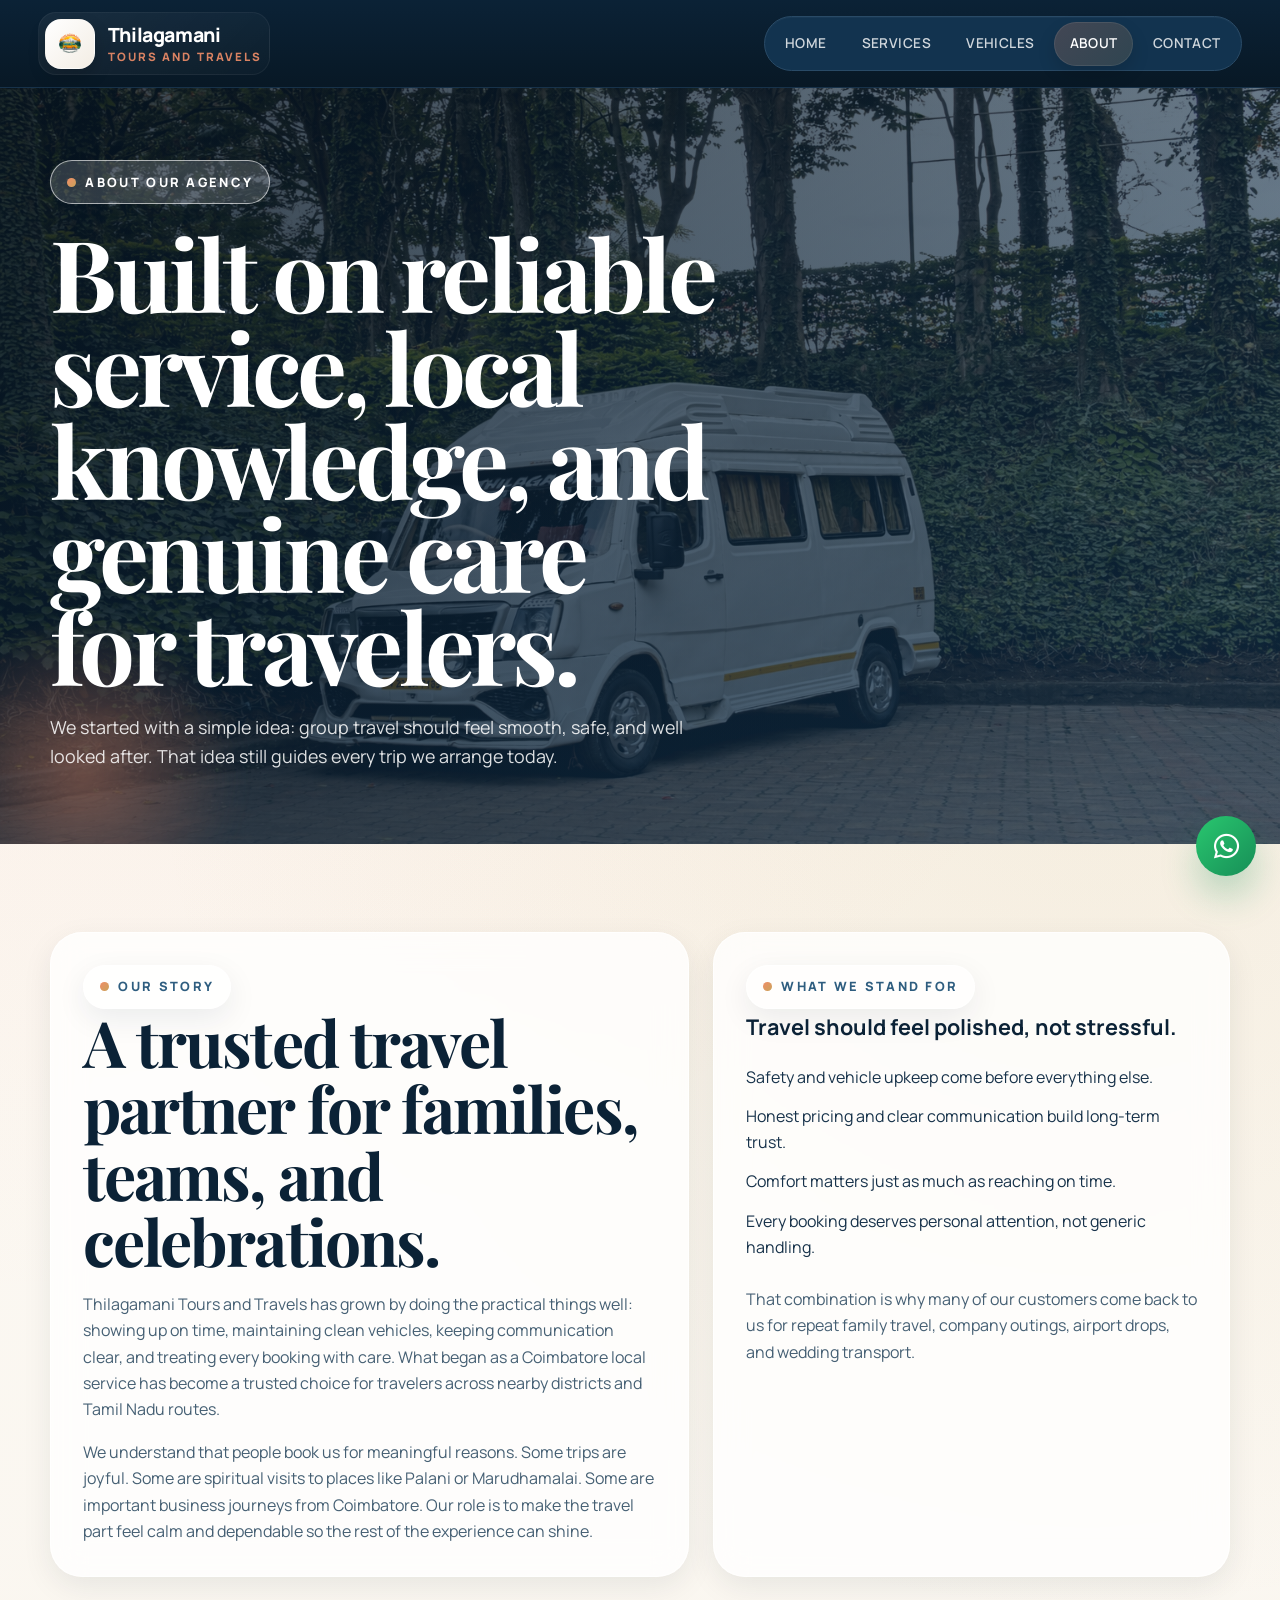
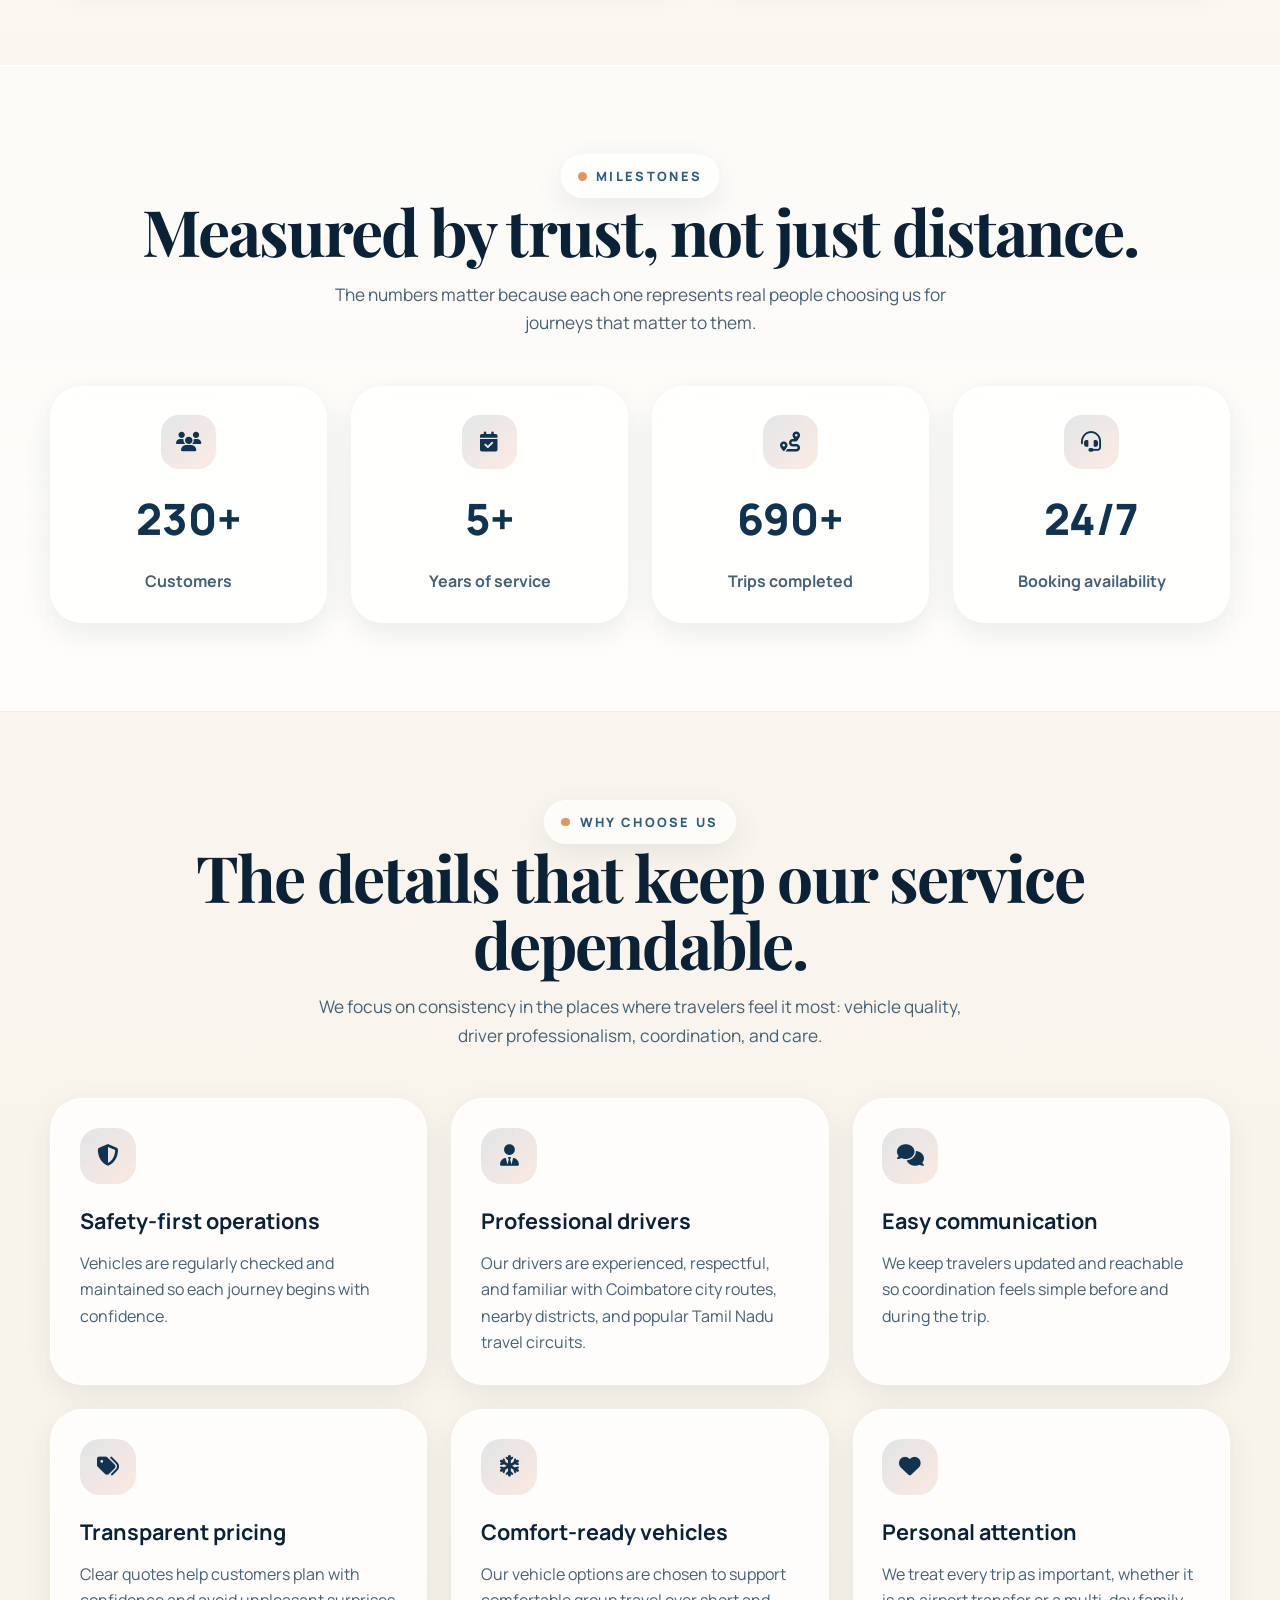
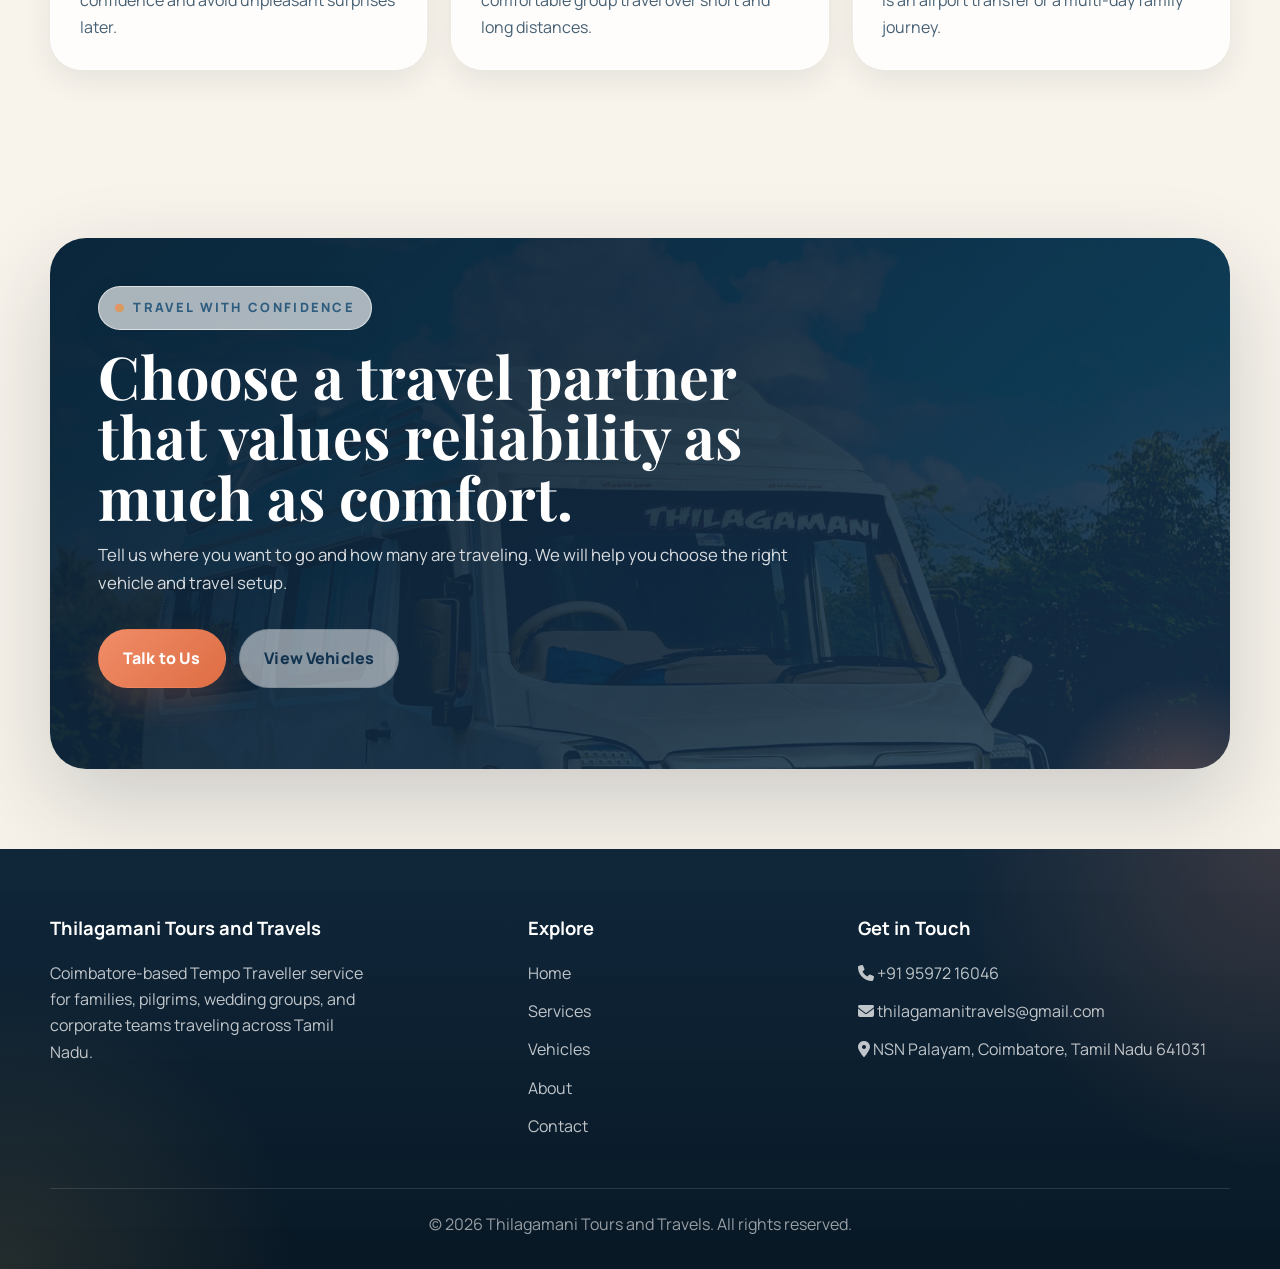
==== about.html @ 2d66dcc5 "Added initial changes" ====
<!DOCTYPE html>
<html lang="en">
<head>
    <meta charset="UTF-8">
    <meta name="viewport" content="width=device-width, initial-scale=1.0">
    <meta name="description" content="Learn about Thilagamani Tours and Travels, a trusted Coimbatore-based travels service offering Tempo Traveller rentals and group travel across Tamil Nadu.">
    <meta name="keywords" content="about Coimbatore travels service, Thilagamani Tours and Travels, Tempo Traveller provider Tamil Nadu">
    <title>About Us | Thilagamani Tours and Travels</title>
    <link rel="preconnect" href="https://fonts.googleapis.com">
    <link rel="preconnect" href="https://fonts.gstatic.com" crossorigin>
    <link href="https://fonts.googleapis.com/css2?family=Manrope:wght@400;500;600;700;800&family=Playfair+Display:wght@600;700;800&display=swap" rel="stylesheet">
    <link rel="stylesheet" href="https://cdnjs.cloudflare.com/ajax/libs/font-awesome/6.4.0/css/all.min.css">
    <link rel="stylesheet" href="css/style.css">
</head>
<body>
    <header>
        <div class="header-container">
            <a class="logo" href="index.html" aria-label="Thilagamani Tours and Travels Home">
                <img src="images/Logo-1.png" alt="Thilagamani Tours and Travels">
                <span class="logo-text">
                    <span class="logo-title">Thilagamani</span>
                    <span class="logo-subtitle">Tours and Travels</span>
                </span>
            </a>

            <button class="menu-toggle" aria-label="Toggle menu" aria-expanded="false">&#9776;</button>

            <nav>
                <ul>
                    <li><a href="index.html">Home</a></li>
                    <li><a href="services.html">Services</a></li>
                    <li><a href="fleet.html">Vehicles</a></li>
                    <li><a class="active" href="about.html">About</a></li>
                    <li><a href="contact.html">Contact</a></li>
                </ul>
            </nav>
        </div>
    </header>

    <section class="page-hero">
        <div class="container">
            <div class="page-hero-content reveal">
                <span class="eyebrow">About Our Agency</span>
                <h1>Built on reliable service, local knowledge, and genuine care for travelers.</h1>
                <p>We started with a simple idea: group travel should feel smooth, safe, and well looked after. That idea still guides every trip we arrange today.</p>
            </div>
        </div>
    </section>

    <section class="section">
        <div class="container">
            <div class="story-grid">
                <article class="story-card reveal">
                    <span class="eyebrow">Our Story</span>
                    <h2 class="section-title">A trusted travel partner for families, teams, and celebrations.</h2>
                    <p>Thilagamani Tours and Travels has grown by doing the practical things well: showing up on time, maintaining clean vehicles, keeping communication clear, and treating every booking with care. What began as a Coimbatore local service has become a trusted choice for travelers across nearby districts and Tamil Nadu routes.</p>
                    <p>We understand that people book us for meaningful reasons. Some trips are joyful. Some are spiritual visits to places like Palani or Marudhamalai. Some are important business journeys from Coimbatore. Our role is to make the travel part feel calm and dependable so the rest of the experience can shine.</p>
                </article>

                <article class="story-card reveal delay-1">
                    <span class="eyebrow">What We Stand For</span>
                    <h3>Travel should feel polished, not stressful.</h3>
                    <ul class="contact-bullets">
                        <li>Safety and vehicle upkeep come before everything else.</li>
                        <li>Honest pricing and clear communication build long-term trust.</li>
                        <li>Comfort matters just as much as reaching on time.</li>
                        <li>Every booking deserves personal attention, not generic handling.</li>
                    </ul>
                    <p>That combination is why many of our customers come back to us for repeat family travel, company outings, airport drops, and wedding transport.</p>
                </article>
            </div>
        </div>
    </section>

    <section class="section section-muted">
        <div class="container">
            <div class="section-heading">
                <span class="eyebrow">Milestones</span>
                <h2 class="section-title">Measured by trust, not just distance.</h2>
                <p class="section-subtitle">The numbers matter because each one represents real people choosing us for journeys that matter to them.</p>
            </div>

            <div class="stats-grid">
                <article class="stat-item reveal">
                    <span class="stat-icon"><i class="fas fa-users"></i></span>
                    <span class="number" data-count="250" data-suffix="+">250+</span>
                    <span class="label">Customers</span>
                </article>
                <article class="stat-item reveal delay-1">
                    <span class="stat-icon"><i class="fas fa-calendar-check"></i></span>
                    <span class="number">5+</span>
                    <span class="label">Years of service</span>
                </article>
                <article class="stat-item reveal delay-2">
                    <span class="stat-icon"><i class="fas fa-route"></i></span>
                    <span class="number" data-count="750" data-suffix="+">750+</span>
                    <span class="label">Trips completed</span>
                </article>
                <article class="stat-item reveal delay-3">
                    <span class="stat-icon"><i class="fas fa-headset"></i></span>
                    <span class="number">24/7</span>
                    <span class="label">Booking availability</span>
                </article>
            </div>
        </div>
    </section>

    <section class="section">
        <div class="container">
            <div class="section-heading">
                <span class="eyebrow">Why Choose Us</span>
                <h2 class="section-title">The details that keep our service dependable.</h2>
                <p class="section-subtitle">We focus on consistency in the places where travelers feel it most: vehicle quality, driver professionalism, coordination, and care.</p>
            </div>

            <div class="features-grid">
                <article class="feature-item reveal">
                    <div class="feature-icon"><i class="fas fa-shield-alt"></i></div>
                    <h3>Safety-first operations</h3>
                    <p>Vehicles are regularly checked and maintained so each journey begins with confidence.</p>
                </article>
                <article class="feature-item reveal delay-1">
                    <div class="feature-icon"><i class="fas fa-user-tie"></i></div>
                    <h3>Professional drivers</h3>
                    <p>Our drivers are experienced, respectful, and familiar with Coimbatore city routes, nearby districts, and popular Tamil Nadu travel circuits.</p>
                </article>
                <article class="feature-item reveal delay-2">
                    <div class="feature-icon"><i class="fas fa-comments"></i></div>
                    <h3>Easy communication</h3>
                    <p>We keep travelers updated and reachable so coordination feels simple before and during the trip.</p>
                </article>
                <article class="feature-item reveal">
                    <div class="feature-icon"><i class="fas fa-tags"></i></div>
                    <h3>Transparent pricing</h3>
                    <p>Clear quotes help customers plan with confidence and avoid unpleasant surprises later.</p>
                </article>
                <article class="feature-item reveal delay-1">
                    <div class="feature-icon"><i class="fas fa-snowflake"></i></div>
                    <h3>Comfort-ready vehicles</h3>
                    <p>Our vehicle options are chosen to support comfortable group travel over short and long distances.</p>
                </article>
                <article class="feature-item reveal delay-2">
                    <div class="feature-icon"><i class="fas fa-heart"></i></div>
                    <h3>Personal attention</h3>
                    <p>We treat every trip as important, whether it is an airport transfer or a multi-day family journey.</p>
                </article>
            </div>
        </div>
    </section>

    <section class="cta-banner">
        <div class="container">
            <div class="cta-shell">
                <div class="cta-content">
                    <span class="eyebrow">Travel With Confidence</span>
                    <h2>Choose a travel partner that values reliability as much as comfort.</h2>
                    <p>Tell us where you want to go and how many are traveling. We will help you choose the right vehicle and travel setup.</p>
                    <div class="hero-actions">
                        <a href="contact.html" class="btn btn-secondary">Talk to Us</a>
                        <a href="fleet.html" class="btn btn-outline">View Vehicles</a>
                    </div>
                </div>
            </div>
        </div>
    </section>

    <footer>
        <div class="footer-content">
            <div class="footer-section footer-brand">
                <h3>Thilagamani Tours and Travels</h3>
                <p>Coimbatore-based Tempo Traveller service for families, pilgrims, wedding groups, and corporate teams traveling across Tamil Nadu.</p>
            </div>
            <div class="footer-section">
                <h3>Explore</h3>
                <a href="index.html">Home</a>
                <a href="services.html">Services</a>
                <a href="fleet.html">Vehicles</a>
                <a href="about.html">About</a>
                <a href="contact.html">Contact</a>
            </div>
            <div class="footer-section">
                <h3>Get in Touch</h3>
                <p><i class="fas fa-phone"></i> +91 95972 16046</p>
                <p><i class="fas fa-envelope"></i> thilagamanitravels@gmail.com</p>
                <p><i class="fas fa-location-dot"></i> NSN Palayam, Coimbatore, Tamil Nadu 641031</p>
            </div>
        </div>

        <div class="footer-bottom">
            <p>&copy; 2026 Thilagamani Tours and Travels. All rights reserved.</p>
        </div>
    </footer>

    <a href="https://wa.me/919597216046?text=Hello%20Thilagamani%20Tours%20and%20Travels%2C%20I%20would%20like%20to%20enquire%20about%20a%20trip%20from%20Coimbatore.%0A%0ATrip%20details%3A%0A-%20Travel%20date%3A%0A-%20Pickup%20location%3A%0A-%20Destination%3A%0A-%20Number%20of%20passengers%3A%0A-%20Vehicle%20needed%3A%20Tempo%20Traveller%20%2F%20Dzire%0A-%20Trip%20type%3A%20One-way%20%2F%20Round%20trip%20%2F%20Multi-day%0A%0APlease%20share%20availability%20and%20price.%20Thank%20you." class="whatsapp-float" target="_blank" aria-label="Contact us on WhatsApp">
        <i class="fab fa-whatsapp"></i>
    </a>

    <script src="js/script.js"></script>
</body>
</html>
---- css/style.css ----
/* ============================================
   Thilagamani Tours and Travels
   Shared visual system
   ============================================ */

:root {
    --bg: #f6f1e8;
    --bg-soft: #fbf7f1;
    --surface: rgba(255, 255, 255, 0.78);
    --surface-strong: #fffdf9;
    --surface-tint: rgba(18, 51, 79, 0.06);
    --text-dark: #17324a;
    --text-medium: #466074;
    --text-light: #6e8494;
    --brand: #12334f;
    --brand-soft: #2e5d7f;
    --brand-deep: #0b2236;
    --accent: #f08d68;
    --accent-strong: #de6d43;
    --gold: #c9a35a;
    --line: rgba(18, 51, 79, 0.12);
    --line-strong: rgba(18, 51, 79, 0.2);
    --success: #1f8a70;
    --shadow-sm: 0 10px 30px rgba(14, 34, 53, 0.08);
    --shadow-md: 0 24px 60px rgba(14, 34, 53, 0.12);
    --shadow-lg: 0 34px 90px rgba(14, 34, 53, 0.18);
    --radius-sm: 14px;
    --radius-md: 22px;
    --radius-lg: 32px;
    --radius-pill: 999px;
    --container: 1180px;
    --transition: 0.32s ease;
    --heading-font: "Playfair Display", Georgia, serif;
    --body-font: "Manrope", "Segoe UI", sans-serif;
}

* {
    margin: 0;
    padding: 0;
    box-sizing: border-box;
}

html {
    scroll-behavior: smooth;
}

body {
    font-family: var(--body-font);
    color: var(--text-dark);
    background:
        radial-gradient(circle at top left, rgba(240, 141, 104, 0.14), transparent 28%),
        radial-gradient(circle at 85% 15%, rgba(201, 163, 90, 0.14), transparent 24%),
        linear-gradient(180deg, #fdfaf5 0%, var(--bg) 100%);
    line-height: 1.65;
    overflow-x: hidden;
}

body::before {
    content: "";
    position: fixed;
    inset: 0;
    background-image:
        linear-gradient(rgba(18, 51, 79, 0.025) 1px, transparent 1px),
        linear-gradient(90deg, rgba(18, 51, 79, 0.025) 1px, transparent 1px);
    background-size: 72px 72px;
    pointer-events: none;
    mask-image: linear-gradient(180deg, rgba(0, 0, 0, 0.7), transparent 85%);
    z-index: -2;
}

img {
    display: block;
    max-width: 100%;
    height: auto;
}

a {
    color: inherit;
    text-decoration: none;
    transition: color var(--transition), background-color var(--transition), border-color var(--transition), transform var(--transition), box-shadow var(--transition), opacity var(--transition);
}

button,
input,
textarea {
    font: inherit;
}

ul {
    list-style: none;
}

.container {
    width: min(calc(100% - 2rem), var(--container));
    margin: 0 auto;
}

.section {
    padding: 5.5rem 0;
    position: relative;
}

.section-muted {
    background: linear-gradient(180deg, rgba(255, 255, 255, 0.45), rgba(255, 255, 255, 0.78));
    border-top: 1px solid rgba(255, 255, 255, 0.65);
    border-bottom: 1px solid rgba(18, 51, 79, 0.06);
}

.section-title {
    font-family: var(--heading-font);
    font-size: clamp(2.3rem, 5vw, 4rem);
    line-height: 1.04;
    letter-spacing: -0.03em;
    margin-bottom: 1rem;
    color: var(--brand-deep);
}

.section-subtitle {
    max-width: 680px;
    color: var(--text-medium);
    font-size: 1.08rem;
    margin: 0 auto 3rem;
    text-align: center;
}

.section-heading {
    text-align: center;
    margin-bottom: 3rem;
}

.eyebrow {
    display: inline-flex;
    align-items: center;
    gap: 0.6rem;
    padding: 0.65rem 1rem;
    border-radius: var(--radius-pill);
    background: rgba(255, 255, 255, 0.65);
    border: 1px solid rgba(255, 255, 255, 0.6);
    color: var(--brand-soft);
    font-size: 0.8rem;
    font-weight: 800;
    letter-spacing: 0.18em;
    text-transform: uppercase;
    box-shadow: var(--shadow-sm);
}

.eyebrow::before {
    content: "";
    width: 0.55rem;
    height: 0.55rem;
    border-radius: 50%;
    background: linear-gradient(135deg, var(--accent), var(--gold));
}

header {
    position: sticky;
    top: 0;
    z-index: 1000;
    padding: 0;
    isolation: isolate;
    background: linear-gradient(180deg, #0b2236, #081825);
    border-bottom: 1px solid #17324a;
    box-shadow: 0 14px 28px rgba(8, 24, 37, 0.18);
}

.header-container {
    width: 100%;
    margin: 0 auto;
    min-height: 78px;
    padding: 0.75rem clamp(1rem, 3vw, 2.5rem);
    display: flex;
    align-items: center;
    justify-content: space-between;
    gap: 1.5rem;
    max-width: none;
    background: transparent;
    border: 0;
    box-shadow: none;
}

.logo {
    display: inline-flex;
    align-items: center;
    gap: 0.8rem;
    flex: 0 0 auto;
    min-width: 0;
    padding: 0.35rem 0.45rem 0.35rem 0.35rem;
    border-radius: 18px;
    background: linear-gradient(135deg, rgba(255, 255, 255, 0.06), rgba(255, 255, 255, 0.02));
    border: 1px solid rgba(255, 255, 255, 0.05);
}

.logo img {
    width: 50px;
    height: 50px;
    object-fit: contain;
    border-radius: 16px;
    padding: 0.28rem;
    background: linear-gradient(135deg, #ffffff, #f3ede4);
    border: 1px solid rgba(255, 255, 255, 0.24);
    box-shadow: 0 8px 18px rgba(0, 0, 0, 0.16);
}

.logo-text {
    display: flex;
    flex-direction: column;
    line-height: 1;
    gap: 0.18rem;
}

.logo-title {
    font-family: "Manrope", "Segoe UI", sans-serif;
    font-size: 1.22rem;
    color: #ffffff;
    letter-spacing: -0.02em;
    font-weight: 800;
}

.logo-subtitle {
    font-size: 0.72rem;
    letter-spacing: 0.18em;
    text-transform: uppercase;
    font-weight: 800;
    color: rgba(240, 141, 104, 0.9);
    padding-top: 4px;
}

nav {
    margin-left: auto;
    min-width: 0;
}

nav ul {
    display: flex;
    align-items: center;
    justify-content: flex-end;
    gap: 0.3rem;
    padding: 0.3rem;
    border-radius: calc(var(--radius-pill) + 2px);
    background: #12334f;
    border: 1px solid #294a66;
    box-shadow: inset 0 1px 0 rgba(255, 255, 255, 0.03);
    flex-wrap: wrap;
}

nav a {
    display: inline-flex;
    align-items: center;
    justify-content: center;
    padding: 0.68rem 0.95rem;
    border-radius: var(--radius-pill);
    color: rgba(255, 255, 255, 0.8);
    font-weight: 600;
    font-size: 0.85rem;
    letter-spacing: 0.03em;
    text-transform: uppercase;
}

nav a:hover,
nav a.active {
    color: #ffffff;
    background: linear-gradient(135deg, rgba(240, 141, 104, 0.22), rgba(201, 163, 90, 0.16));
    box-shadow:
        inset 0 0 0 1px rgba(255, 255, 255, 0.08),
        0 8px 18px rgba(0, 0, 0, 0.14);
}

.menu-toggle {
    display: none;
    width: 44px;
    height: 44px;
    border-radius: 50%;
    border: 1px solid #294a66;
    background: #12334f;
    color: #ffffff;
    font-size: 1.35rem;
    cursor: pointer;
    box-shadow: 0 8px 18px rgba(14, 34, 53, 0.06);
}

.btn {
    display: inline-flex;
    align-items: center;
    justify-content: center;
    gap: 0.55rem;
    padding: 0.95rem 1.5rem;
    border-radius: var(--radius-pill);
    font-weight: 800;
    letter-spacing: 0.01em;
    border: 1px solid transparent;
    cursor: pointer;
}

.btn:hover {
    transform: translateY(-2px);
}

.btn:disabled {
    opacity: 0.58;
    cursor: not-allowed;
    box-shadow: none;
    transform: none;
}

.btn-primary {
    color: #fff;
    background: linear-gradient(135deg, var(--brand) 0%, var(--brand-soft) 100%);
    box-shadow: 0 16px 32px rgba(18, 51, 79, 0.2);
    cursor: pointer;
}

.btn-primary:hover {
    box-shadow: 0 22px 42px rgba(18, 51, 79, 0.26);
}

.btn-primary:disabled {
    background: linear-gradient(135deg, rgba(18, 51, 79, 0.72), rgba(46, 93, 127, 0.72));
}

.btn-secondary {
    color: #fff;
    background: linear-gradient(135deg, var(--accent) 0%, var(--accent-strong) 100%);
    box-shadow: 0 16px 32px rgba(222, 109, 67, 0.22);
}

.btn-secondary:hover {
    box-shadow: 0 22px 42px rgba(222, 109, 67, 0.28);
}

.btn-outline {
    background: rgba(255, 255, 255, 0.5);
    border-color: rgba(18, 51, 79, 0.16);
    color: var(--brand);
}

.btn-outline:hover {
    background: rgba(255, 255, 255, 0.84);
    border-color: rgba(18, 51, 79, 0.28);
}

.hero,
.page-hero {
    position: relative;
    overflow: hidden;
}

.hero::before,
.page-hero::before {
    content: "";
    position: absolute;
    inset: 0;
    background:
        linear-gradient(120deg, rgba(7, 22, 36, 0.74), rgba(18, 51, 79, 0.38)),
        linear-gradient(180deg, rgba(18, 51, 79, 0.08), rgba(18, 51, 79, 0.45));
}

.hero::after,
.page-hero::after {
    content: "";
    position: absolute;
    inset: auto auto -12% -6%;
    width: 320px;
    height: 320px;
    border-radius: 50%;
    background: radial-gradient(circle, rgba(240, 141, 104, 0.4), transparent 70%);
    filter: blur(10px);
}

.hero {
    min-height: calc(100vh - 88px);
    display: flex;
    align-items: center;
    background:
        linear-gradient(120deg, rgba(7, 22, 36, 0.2), rgba(18, 51, 79, 0.2)),
        url("../images/IMG_1.png") center/cover no-repeat;
}

.hero .container,
.page-hero .container {
    position: relative;
    z-index: 1;
}

.hero-grid {
    display: grid;
    grid-template-columns: minmax(0, 1.1fr) minmax(320px, 0.65fr);
    gap: 2rem;
    align-items: center;
    padding: 4.5rem 0;
}

.hero-copy {
    color: #fff;
}

.hero-copy h1,
.page-hero h1 {
    font-family: var(--heading-font);
    font-size: clamp(3.3rem, 8vw, 6.2rem);
    line-height: 0.94;
    letter-spacing: -0.04em;
    margin: 1.4rem 0 1.25rem;
    text-wrap: balance;
}

.hero-copy p,
.page-hero p {
    max-width: 680px;
    font-size: 1.12rem;
    color: rgba(255, 255, 255, 0.86);
}

.hero-actions {
    display: flex;
    flex-wrap: wrap;
    gap: 0.85rem;
    margin: 2rem 0 2.1rem;
}

.hero-highlights {
    display: grid;
    grid-template-columns: repeat(3, minmax(0, 1fr));
    gap: 1rem;
}

.hero-highlight {
    padding: 1rem 1.1rem;
    border-radius: var(--radius-md);
    background: rgba(255, 255, 255, 0.1);
    border: 1px solid rgba(255, 255, 255, 0.16);
    backdrop-filter: blur(12px);
}

.hero-highlight strong {
    display: block;
    font-size: 1.35rem;
    font-weight: 800;
}

.hero-highlight span {
    display: block;
    font-size: 0.92rem;
    color: rgba(255, 255, 255, 0.8);
}

.hero-panel,
.glass-card {
    padding: 1.6rem;
    border-radius: var(--radius-lg);
    background: rgba(255, 255, 255, 0.12);
    border: 1px solid rgba(255, 255, 255, 0.2);
    box-shadow: var(--shadow-lg);
    backdrop-filter: blur(22px);
    color: #fff;
}

.hero-panel-top {
    display: flex;
    justify-content: space-between;
    gap: 1rem;
    margin-bottom: 1.5rem;
}

.hero-panel-label {
    font-size: 0.82rem;
    letter-spacing: 0.16em;
    text-transform: uppercase;
    color: rgba(255, 255, 255, 0.72);
}

.hero-panel h2 {
    font-size: 1.75rem;
    line-height: 1.15;
    margin-top: 0.45rem;
}

.hero-panel p {
    color: rgba(255, 255, 255, 0.8);
    font-size: 0.98rem;
}

.mini-badge {
    display: inline-flex;
    align-items: center;
    justify-content: center;
    min-width: 92px;
    padding: 0.75rem 0.9rem;
    border-radius: 18px;
    background: rgba(255, 255, 255, 0.12);
    text-align: center;
    font-size: 0.95rem;
    font-weight: 800;
}

.panel-stats {
    display: grid;
    gap: 0.9rem;
    margin: 1.4rem 0;
}

.panel-stat {
    display: grid;
    grid-template-columns: minmax(170px, 0.95fr) minmax(0, 1.05fr);
    align-items: center;
    gap: 1rem;
    padding: 1rem 1.1rem;
    border-radius: var(--radius-md);
    background: rgba(255, 255, 255, 0.1);
}

.panel-stat > div {
    min-width: 0;
}

.panel-stat strong {
    display: block;
    font-size: 1.35rem;
    line-height: 1.15;
}

.panel-stat span {
    color: rgba(255, 255, 255, 0.76);
    font-size: 0.92rem;
}

.panel-stat > span:last-child {
    display: block;
    min-width: 0;
    text-align: left;
}

.hero-list {
    display: grid;
    gap: 0.75rem;
}

.hero-list li {
    display: flex;
    align-items: center;
    gap: 0.7rem;
    color: rgba(255, 255, 255, 0.86);
}

.hero-list li::before,
.detail-list li::before,
.fleet-specs li::before,
.contact-bullets li::before {
    content: "";
    width: 0.7rem;
    height: 0.7rem;
    border-radius: 50%;
    background: linear-gradient(135deg, var(--accent), var(--gold));
    flex: 0 0 auto;
}

.page-hero {
    min-height: 56vh;
    display: flex;
    align-items: end;
    padding: 4.5rem 0;
    background:
        linear-gradient(120deg, rgba(7, 22, 36, 0.18), rgba(18, 51, 79, 0.24)),
        url("../images/IMG_2.png") center/cover no-repeat;
}

.page-hero .eyebrow {
    background: rgba(255, 255, 255, 0.16);
    color: #fff;
}

.page-hero-content {
    max-width: 760px;
    color: #fff;
}

.page-hero p {
    margin-top: 0.75rem;
}

.experience-strip {
    margin-top: -3rem;
    position: relative;
    z-index: 2;
}

.experience-grid,
.services-grid,
.fleet-grid,
.features-grid,
.testimonials-grid,
.stats-grid,
.service-detail-grid,
.fleet-collection,
.contact-pills {
    display: grid;
    gap: 1.5rem;
}

.experience-grid {
    grid-template-columns: repeat(4, minmax(0, 1fr));
}

.experience-card,
.service-card,
.fleet-card,
.feature-item,
.testimonial-card,
.stat-item,
.detail-card,
.vehicle-card,
.contact-pill,
.contact-form,
.contact-panel,
.story-card,
.map-container {
    background: var(--surface);
    border: 1px solid rgba(255, 255, 255, 0.72);
    border-radius: var(--radius-lg);
    box-shadow: var(--shadow-sm);
    backdrop-filter: blur(16px);
}

.experience-card {
    padding: 1.4rem;
}

.experience-card span {
    display: inline-flex;
    align-items: center;
    justify-content: center;
    width: 3rem;
    height: 3rem;
    border-radius: 18px;
    margin-bottom: 0.9rem;
    background: rgba(18, 51, 79, 0.08);
    color: var(--brand);
    font-size: 1.2rem;
}

.experience-card h3,
.service-card h3,
.fleet-card h3,
.feature-item h3,
.detail-card h3,
.vehicle-card h3,
.story-card h3 {
    font-size: 1.35rem;
    margin-bottom: 0.7rem;
    color: var(--brand-deep);
}

.experience-card p,
.service-card p,
.fleet-card p,
.feature-item p,
.testimonial-card p,
.detail-card p,
.vehicle-card p,
.story-card p,
.contact-panel p,
.contact-info-item p,
.map-card p {
    color: var(--text-medium);
}

.services-grid {
    grid-template-columns: repeat(4, minmax(0, 1fr));
    align-items: stretch;
}

.service-card,
.feature-item {
    padding: 1.8rem;
    position: relative;
    overflow: hidden;
}

.service-card {
    display: flex;
    flex-direction: column;
    gap: 0.9rem;
    min-height: 100%;
    background: linear-gradient(180deg, rgba(255, 255, 255, 0.94), rgba(255, 251, 246, 0.9));
    border: 1px solid rgba(18, 51, 79, 0.08);
    box-shadow: 0 20px 46px rgba(14, 34, 53, 0.08);
}

.service-card h3 {
    min-height: 2.6em;
    margin-bottom: 0;
    display: flex;
    align-items: end;
}

.service-card p {
    margin-bottom: 0;
    flex: 1;
    line-height: 1.7;
}

.service-card::after,
.feature-item::after,
.vehicle-card::after,
.detail-card::after {
    content: "";
    position: absolute;
    inset: auto 0 0;
    height: 4px;
    background: linear-gradient(90deg, var(--brand), var(--accent), var(--gold));
    opacity: 0;
    transition: opacity var(--transition);
}

.service-card:hover,
.fleet-card:hover,
.feature-item:hover,
.testimonial-card:hover,
.detail-card:hover,
.vehicle-card:hover,
.contact-pill:hover,
.story-card:hover,
.contact-form:hover,
.contact-panel:hover,
.map-container:hover {
    transform: translateY(-6px);
    box-shadow: var(--shadow-md);
}

.service-card:hover::after,
.feature-item:hover::after,
.vehicle-card:hover::after,
.detail-card:hover::after {
    opacity: 1;
}

.service-icon,
.feature-icon,
.detail-icon {
    display: inline-flex;
    align-items: center;
    justify-content: center;
    width: 3.5rem;
    height: 3.5rem;
    border-radius: 20px;
    background: linear-gradient(135deg, rgba(18, 51, 79, 0.12), rgba(240, 141, 104, 0.18));
    color: var(--brand);
    font-size: 1.35rem;
    margin-bottom: 1.2rem;
}

.card-link {
    display: inline-flex;
    align-items: center;
    gap: 0.4rem;
    margin-top: 1.1rem;
    color: var(--accent-strong);
    font-weight: 800;
}

.service-card .card-link {
    margin-top: auto;
    padding-top: 0.25rem;
}

.card-link:hover {
    gap: 0.65rem;
}

.fleet-grid {
    grid-template-columns: repeat(3, minmax(0, 1fr));
}

.fleet-collection {
    grid-template-columns: repeat(2, minmax(0, 1fr));
    align-items: stretch;
    gap: 1.25rem;
    max-width: 1040px;
    margin: 0 auto;
}

.fleet-card,
.vehicle-card {
    overflow: hidden;
}

.vehicle-card {
    display: grid;
    grid-template-rows: auto 1fr;
    height: 100%;
    position: relative;
    background: linear-gradient(180deg, #ffffff 0%, #fdfaf5 100%);
    border: 1px solid rgba(18, 51, 79, 0.08);
    border-radius: 24px;
    box-shadow: 0 14px 34px rgba(14, 34, 53, 0.08);
    transition: box-shadow 0.25s ease, border-color 0.25s ease;
}

.vehicle-card::before {
    content: "";
    position: absolute;
    inset: 0 0 auto 0;
    height: 4px;
    background: linear-gradient(90deg, #1f4d74, #2d6b98 60%, #f08d68);
}

.vehicle-card::after {
    content: none;
}

.fleet-card img,
.vehicle-card img,
.detail-media img {
    width: 100%;
    height: 260px;
    object-fit: cover;
}

.vehicle-media {
    position: relative;
    overflow: hidden;
    margin: 0;
    border-radius: 0;
    aspect-ratio: 16 / 9;
    background: linear-gradient(135deg, rgba(18, 51, 79, 0.06), rgba(240, 141, 104, 0.12));
    border-bottom: 1px solid rgba(18, 51, 79, 0.08);
}

.vehicle-media::after {
    content: "";
    position: absolute;
    inset: 0;
    background: linear-gradient(180deg, rgba(8, 24, 37, 0.04) 0%, rgba(8, 24, 37, 0.1) 55%, rgba(8, 24, 37, 0.26) 100%);
    pointer-events: none;
}

.vehicle-card img {
    width: 100%;
    height: 100%;
    transition: transform 0.28s ease;
}

.fleet-card-content,
.vehicle-content {
    padding: 1.6rem;
}

.vehicle-content {
    display: grid;
    grid-template-rows: auto auto 1fr auto;
    gap: 1rem;
    padding: 1.05rem 1rem 1.15rem;
    height: 100%;
}

.vehicle-kicker {
    font-size: 0.82rem;
    font-weight: 700;
    letter-spacing: 0.01em;
    text-transform: none;
    color: var(--text-light);
    line-height: 1.45;
    margin: 0;
}

.vehicle-header {
    display: grid;
    gap: 0.55rem;
    align-content: start;
    min-height: 108px;
    padding-bottom: 0.25rem;
}

.vehicle-header h3 {
    margin: 0;
    color: var(--brand-deep);
    font-size: 1.32rem;
    line-height: 1.14;
    letter-spacing: -0.01em;
    font-family: var(--body-font);
    font-weight: 800;
}

.vehicle-facts {
    display: grid;
    grid-template-columns: repeat(3, minmax(0, 1fr));
    gap: 0.55rem;
}

.vehicle-fact {
    padding: 0.68rem 0.55rem;
    border-radius: 14px;
    background: linear-gradient(180deg, #f3f7fb, #ebf1f6);
    border: 1px solid rgba(18, 51, 79, 0.08);
    text-align: center;
    box-shadow: inset 0 1px 0 rgba(255, 255, 255, 0.75);
}

.vehicle-fact strong {
    display: block;
    font-size: 0.92rem;
    font-weight: 800;
    color: var(--brand-deep);
}

.vehicle-fact span {
    display: block;
    margin-top: 0.2rem;
    font-size: 0.74rem;
    color: var(--text-medium);
}

.vehicle-card:hover {
    transform: translateY(0);
    border-color: rgba(18, 51, 79, 0.12);
    box-shadow: 0 20px 46px rgba(14, 34, 53, 0.11);
}

.vehicle-card:hover img {
    transform: scale(1.03);
}

.vehicle-specs-list {
    margin: 0;
    padding-top: 0.35rem;
    gap: 0.45rem;
    align-content: start;
}

.vehicle-specs-list li {
    padding: 0.34rem 0;
    border-bottom: 0;
    color: var(--text-medium);
    background: none;
    border: 0;
    border-radius: 0;
    min-height: auto;
    display: flex;
    align-items: center;
}

.vehicle-specs-list li::before {
    width: 0.54rem;
    height: 0.54rem;
}

.capacity-chip,
.price-chip,
.info-chip {
    display: inline-flex;
    align-items: center;
    gap: 0.45rem;
    padding: 0.38rem 0.66rem;
    border-radius: var(--radius-pill);
    background: rgba(18, 51, 79, 0.06);
    color: var(--brand);
    font-weight: 800;
    font-size: 0.77rem;
}

.fleet-meta {
    display: flex;
    flex-wrap: wrap;
    gap: 0.4rem;
    margin-bottom: 0.15rem;
}

.fleet-specs,
.detail-list,
.contact-bullets {
    display: grid;
    gap: 0.8rem;
    margin: 1.2rem 0 1.6rem;
}

/* Keep vehicle specs aligned and compact without inheriting generic fleet spacing */
.fleet-specs.vehicle-specs-list {
    margin: 0;
    gap: 0.45rem;
}

.fleet-specs.vehicle-specs-list li {
    display: grid;
    grid-template-columns: auto 1fr;
    align-items: start;
    column-gap: 0.55rem;
    line-height: 1.45;
    padding: 0.32rem 0;
    background: none;
    border: 0;
    min-height: auto;
}

.fleet-specs.vehicle-specs-list li::before {
    width: 0.52rem;
    height: 0.52rem;
    margin-top: 0.35rem;
}

.why-choose .features-grid,
.features-grid {
    grid-template-columns: repeat(3, minmax(0, 1fr));
}

.feature-item {
    text-align: left;
}

.testimonial-card {
    padding: 1.8rem;
}

.testimonials-grid {
    grid-template-columns: repeat(3, minmax(0, 1fr));
}

.stars {
    color: var(--gold);
    font-size: 1.1rem;
    letter-spacing: 0.2em;
    margin-bottom: 1rem;
}

.author {
    margin-top: 1.25rem;
    font-weight: 800;
    color: var(--brand);
}

.cta-banner {
    padding: 5rem 0;
}

.cta-shell {
    position: relative;
    overflow: hidden;
    padding: 3rem;
    border-radius: calc(var(--radius-lg) + 4px);
    color: #fff;
    background:
        linear-gradient(135deg, rgba(11, 34, 54, 0.96), rgba(18, 51, 79, 0.84)),
        url("../images/IMG_3584.JPG") center/cover no-repeat;
    box-shadow: var(--shadow-lg);
}

.cta-shell::before {
    content: "";
    position: absolute;
    inset: auto -8% -35% auto;
    width: 280px;
    height: 280px;
    border-radius: 50%;
    background: radial-gradient(circle, rgba(240, 141, 104, 0.32), transparent 70%);
}

.cta-content {
    position: relative;
    z-index: 1;
    max-width: 720px;
}

.cta-content h2 {
    font-family: var(--heading-font);
    font-size: clamp(2.1rem, 5vw, 3.7rem);
    line-height: 1.02;
    margin: 1rem 0 0.9rem;
}

.cta-content p {
    color: rgba(255, 255, 255, 0.84);
    margin-bottom: 1.8rem;
    font-size: 1.05rem;
}

.story-grid,
.contact-shell {
    display: grid;
    grid-template-columns: minmax(0, 1.05fr) minmax(320px, 0.85fr);
    gap: 1.5rem;
    align-items: stretch;
}

.story-card {
    padding: 2rem;
}

.story-card p + p {
    margin-top: 1rem;
}

.stats-grid {
    grid-template-columns: repeat(4, minmax(0, 1fr));
}

.stat-item {
    padding: 1.75rem 1.4rem;
    text-align: center;
    display: grid;
    gap: 0.85rem;
    justify-items: center;
}

.stat-icon {
    width: 3.4rem;
    height: 3.4rem;
    border-radius: 18px;
    display: inline-flex;
    align-items: center;
    justify-content: center;
    background: linear-gradient(135deg, rgba(18, 51, 79, 0.12), rgba(240, 141, 104, 0.18));
    color: var(--brand);
    font-size: 1.25rem;
}

.number {
    display: block;
    font-size: 2.7rem;
    font-weight: 900;
    color: var(--brand);
    margin-bottom: 0;
}

.label {
    color: var(--text-medium);
    font-weight: 700;
}

.service-detail-grid {
    grid-template-columns: repeat(2, minmax(0, 1fr));
    gap: 1.75rem;
}

.detail-card {
    overflow: hidden;
    min-height: 100%;
    display: flex;
    position: relative;
    background:
        radial-gradient(circle at top right, rgba(240, 141, 104, 0.14), transparent 32%),
        linear-gradient(180deg, rgba(255, 255, 255, 0.92), rgba(255, 251, 246, 0.88));
    border: 1px solid rgba(18, 51, 79, 0.08);
    box-shadow: 0 22px 50px rgba(14, 34, 53, 0.08);
}

.detail-card::before {
    content: "";
    position: absolute;
    inset: 0 auto 0 0;
    width: 5px;
    background: linear-gradient(180deg, var(--brand), var(--accent), var(--gold));
}

.detail-content {
    padding: 1.95rem 1.8rem 1.8rem 2rem;
    display: grid;
    gap: 1rem;
    align-content: start;
    width: 100%;
}

.detail-head {
    display: flex;
    align-items: start;
    justify-content: space-between;
    gap: 1rem;
    margin-bottom: 0.2rem;
}

.detail-head h3 {
    margin-bottom: 0;
}

.detail-head .info-chip {
    background: rgba(240, 141, 104, 0.14);
    color: var(--accent-strong);
}

.detail-kicker {
    font-size: 0.8rem;
    font-weight: 800;
    letter-spacing: 0.18em;
    text-transform: uppercase;
    color: var(--accent-strong);
    margin-bottom: 0.55rem;
}

.detail-actions {
    margin-top: auto;
    padding-top: 0.25rem;
}

.vehicle-card .vehicle-content {
    display: grid;
    gap: 1rem;
}

.vehicle-actions {
    display: flex;
    flex-wrap: wrap;
    gap: 0.8rem;
    margin-top: auto;
    padding-top: 0.25rem;
    align-items: center;
}

.vehicle-actions .btn {
    min-width: 0;
}

.vehicle-actions .btn-outline,
.vehicle-actions .btn-primary {
    min-width: 170px;
    justify-content: center;
}

.vehicle-actions .btn-primary {
    box-shadow: 0 10px 24px rgba(18, 51, 79, 0.16);
}

.vehicle-actions .btn-outline {
    background: #ffffff;
    border-color: rgba(18, 51, 79, 0.12);
    box-shadow: 0 8px 18px rgba(14, 34, 53, 0.06);
}

.contact-pills {
    grid-template-columns: repeat(3, minmax(0, 1fr));
    margin-bottom: 1.5rem;
}

.contact-pill {
    padding: 1.4rem;
    display: flex;
    gap: 1rem;
    align-items: start;
}

.contact-pill i,
.contact-info-item i {
    width: 2.8rem;
    height: 2.8rem;
    border-radius: 18px;
    display: inline-flex;
    align-items: center;
    justify-content: center;
    background: rgba(18, 51, 79, 0.08);
    color: var(--brand);
    flex: 0 0 auto;
}

.contact-form,
.contact-panel {
    padding: 1.65rem;
    height: 100%;
    display: flex;
    flex-direction: column;
}

.contact-form {
    gap: 0.85rem;
}

.contact-panel {
    padding: 1.5rem;
    gap: 0.4rem;
}

.contact-form h3,
.contact-panel h3 {
    font-size: 1.15rem;
    margin-bottom: 0.95rem;
    color: var(--brand-deep);
}

.contact-form > p,
.contact-panel > p {
    font-size: 0.88rem;
    line-height: 1.55;
}

#contactForm {
    display: flex;
    flex-direction: column;
    gap: 0.72rem;
    flex: 1;
}

.contact-panel .eyebrow {
    font-size: 0.66rem;
    letter-spacing: 0.18em;
    padding: 0.55rem 0.9rem;
    margin-bottom: 0.45rem;
}

.form-group + .form-group {
    margin-top: 0;
}

.form-group label {
    display: block;
    font-weight: 800;
    color: var(--brand);
    margin-bottom: 0.35rem;
    font-size: 0.84rem;
}

.form-group {
    display: grid;
    gap: 0.35rem;
}

.form-group input,
.form-group textarea {
    width: 100%;
    border-radius: 18px;
    border: 1px solid rgba(18, 51, 79, 0.14);
    background: rgba(255, 255, 255, 0.74);
    padding: 0.82rem 0.95rem;
    color: var(--text-dark);
    font-size: 0.92rem;
}

.form-group textarea {
    min-height: 128px;
    height: 150px;
    resize: none;
}

.contact-form .btn {
    margin-top: auto;
    width: auto;
    min-width: 180px;
    padding: 0.82rem 1.45rem;
    align-self: flex-start;
    transition: none;
    transform: none;
    animation: none;
}

.contact-form .btn:hover,
.contact-form .btn:focus-visible,
.contact-form .btn:active {
    transform: none;
    box-shadow: 0 16px 32px rgba(18, 51, 79, 0.2);
}

.form-group input:focus,
.form-group textarea:focus {
    outline: none;
    border-color: rgba(18, 51, 79, 0.35);
    box-shadow: 0 0 0 4px rgba(18, 51, 79, 0.08);
}

.form-group input.error,
.form-group textarea.error {
    border-color: rgba(222, 109, 67, 0.88);
    box-shadow: 0 0 0 4px rgba(222, 109, 67, 0.12);
}

.field-error {
    min-height: 1rem;
    margin: 0;
    font-size: 0.75rem;
    font-weight: 700;
    line-height: 1.35;
    color: var(--accent-strong);
}

.field-error:empty {
    min-height: 0;
}

.form-status {
    min-height: 1.1rem;
    margin: -0.1rem 0 0;
    font-size: 0.8rem;
    font-weight: 700;
    color: var(--accent-strong);
}

.form-status.success {
    color: var(--success);
}

.contact-info-list {
    display: grid;
    gap: 0.62rem;
    margin-top: 0.82rem;
}

.contact-info-item {
    display: flex;
    gap: 0.85rem;
    align-items: start;
    padding: 0.72rem 0.82rem;
    border-radius: var(--radius-md);
    background: rgba(18, 51, 79, 0.04);
}

.contact-info-item i {
    width: 2.2rem;
    height: 2.2rem;
    border-radius: 14px;
    font-size: 0.82rem;
}

.contact-info-item h4 {
    color: var(--brand-deep);
    margin-bottom: 0.12rem;
    font-size: 0.9rem;
}

.contact-info-item p {
    font-size: 0.8rem;
    line-height: 1.45;
}

.contact-highlight {
    margin-top: 0.8rem;
    padding: 0.82rem;
    border-radius: 18px;
    background: linear-gradient(135deg, rgba(11, 34, 54, 0.96), rgba(25, 66, 98, 0.94));
    border: 1px solid rgba(255, 255, 255, 0.08);
    box-shadow: 0 18px 36px rgba(14, 34, 53, 0.16);
}

.contact-highlight-head {
    display: flex;
    align-items: center;
    gap: 0.6rem;
    margin-bottom: 0.68rem;
}

.contact-highlight-icon {
    width: 2rem;
    height: 2rem;
    border-radius: 12px;
    display: inline-flex;
    align-items: center;
    justify-content: center;
    background: linear-gradient(135deg, rgba(240, 141, 104, 0.95), rgba(201, 163, 90, 0.95));
    color: #0b2236;
    font-size: 0.78rem;
}

.contact-highlight h4 {
    margin: 0;
    color: #ffffff;
    font-size: 0.88rem;
    letter-spacing: 0.02em;
}

.contact-highlight .contact-bullets {
    margin: 0;
    gap: 0.5rem;
}

.contact-highlight .contact-bullets li {
    padding: 0.64rem 0.74rem;
    border-radius: 12px;
    background: rgba(255, 255, 255, 0.1);
    border: 1px solid rgba(255, 255, 255, 0.08);
    color: rgba(255, 255, 255, 0.92);
    display: grid;
    grid-template-columns: auto 1fr;
    align-items: start;
    column-gap: 0.52rem;
    line-height: 1.38;
    font-size: 0.78rem;
}

.contact-highlight .contact-bullets li::before {
    width: 0.58rem;
    height: 0.58rem;
    margin-top: 0.42rem;
    background: linear-gradient(135deg, #f6b37f, #ffd58a);
}

.map-container {
    overflow: hidden;
    margin-top: 1.5rem;
}

.map-container iframe {
    width: 100%;
    height: 420px;
    border: 0;
    display: block;
}

footer {
    padding: 4rem 0 2rem;
    background: linear-gradient(180deg, rgba(11, 34, 54, 0.98), rgba(8, 24, 37, 1));
    color: rgba(255, 255, 255, 0.8);
    position: relative;
    overflow: hidden;
}

footer::before {
    content: "";
    position: absolute;
    inset: 0;
    background:
        radial-gradient(circle at top right, rgba(240, 141, 104, 0.18), transparent 24%),
        radial-gradient(circle at bottom left, rgba(201, 163, 90, 0.14), transparent 22%);
    pointer-events: none;
}

.footer-content {
    position: relative;
    z-index: 1;
    width: min(calc(100% - 2rem), var(--container));
    margin: 0 auto;
    display: grid;
    grid-template-columns: 1.2fr 0.8fr 1fr;
    gap: 2rem;
}

.footer-section h3 {
    color: #fff;
    font-size: 1.15rem;
    margin-bottom: 1rem;
}

.footer-section p,
.footer-section a {
    color: rgba(255, 255, 255, 0.74);
    display: block;
    margin-bottom: 0.75rem;
}

.footer-section a:hover {
    color: #fff;
}

.footer-brand {
    max-width: 320px;
}

.footer-bottom {
    position: relative;
    z-index: 1;
    width: min(calc(100% - 2rem), var(--container));
    margin: 2.25rem auto 0;
    padding-top: 1.4rem;
    border-top: 1px solid rgba(255, 255, 255, 0.12);
    color: rgba(255, 255, 255, 0.58);
    text-align: center;
}

.whatsapp-float {
    position: fixed;
    right: 24px;
    bottom: 24px;
    width: 60px;
    height: 60px;
    border-radius: 50%;
    display: inline-flex;
    align-items: center;
    justify-content: center;
    color: #fff;
    background: linear-gradient(135deg, #29c76f, #178e57);
    box-shadow: 0 20px 36px rgba(23, 142, 87, 0.28);
    font-size: 1.8rem;
    z-index: 999;
}

.whatsapp-float:hover {
    transform: translateY(-4px) scale(1.03);
}

.reveal {
    animation: riseIn 0.8s ease both;
}

.delay-1 {
    animation-delay: 0.08s;
}

.delay-2 {
    animation-delay: 0.16s;
}

.delay-3 {
    animation-delay: 0.24s;
}

.delay-4 {
    animation-delay: 0.32s;
}

@keyframes riseIn {
    from {
        opacity: 0;
        transform: translateY(28px);
    }

    to {
        opacity: 1;
        transform: translateY(0);
    }
}

@media (max-width: 1080px) {
    .hero-grid,
    .story-grid,
    .contact-shell,
    .footer-content {
        grid-template-columns: 1fr;
    }

    .experience-grid,
    .services-grid,
    .fleet-grid,
    .fleet-collection,
    .features-grid,
    .testimonials-grid,
    .stats-grid,
    .contact-pills {
        grid-template-columns: repeat(2, minmax(0, 1fr));
    }

    .service-detail-grid {
        grid-template-columns: 1fr;
    }

    .page-hero {
        min-height: 48vh;
        padding: 4rem 0;
    }

    .hero-panel {
        max-width: 560px;
    }

    .footer-brand {
        max-width: none;
    }
}

@media (max-width: 980px) {
    .header-container {
        min-height: 72px;
        padding: 0.7rem 1rem;
        gap: 1rem;
    }

    .logo {
        gap: 0.65rem;
        padding: 0.3rem 0.35rem 0.3rem 0.3rem;
    }

    .logo img {
        width: 46px;
        height: 46px;
    }

    .logo-title {
        font-size: 1.08rem;
    }

    .logo-subtitle {
        font-size: 0.66rem;
        letter-spacing: 0.14em;
    }

    .menu-toggle {
        display: inline-flex;
        align-items: center;
        justify-content: center;
    }

    nav {
        position: absolute;
        top: calc(100% + 0.35rem);
        left: 0.75rem;
        right: 0.75rem;
        opacity: 0;
        visibility: hidden;
        transform: translateY(-10px);
        transition: opacity var(--transition), visibility var(--transition), transform var(--transition);
    }

    nav.active {
        opacity: 1;
        visibility: visible;
        transform: translateY(0);
    }

    nav ul {
        flex-direction: column;
        align-items: stretch;
        justify-content: flex-start;
        gap: 0.35rem;
        padding: 0.75rem;
        border-radius: 24px;
        background: linear-gradient(180deg, #0b2236, #081825);
        border: 1px solid #17324a;
        box-shadow: 0 24px 48px rgba(8, 24, 37, 0.24);
    }

    nav a {
        justify-content: flex-start;
        width: 100%;
        color: rgba(255, 255, 255, 0.82);
    }

    .hero {
        min-height: auto;
    }

    .hero-grid,
    .page-hero {
        padding-top: 3.5rem;
    }

    .hero-panel-top,
    .detail-head {
        flex-direction: column;
        align-items: flex-start;
    }

    .hero-highlights,
    .experience-grid,
    .services-grid,
    .fleet-grid,
    .fleet-collection,
    .features-grid,
    .testimonials-grid,
    .stats-grid,
    .contact-pills {
        grid-template-columns: 1fr;
    }

    .hero-copy h1,
    .page-hero h1 {
        font-size: clamp(2.6rem, 13vw, 4.2rem);
    }

    .hero-actions {
        flex-direction: column;
        align-items: stretch;
    }

    .btn {
        width: 100%;
    }

    .hero-highlights {
        grid-template-columns: repeat(2, minmax(0, 1fr));
    }

    .hero-panel,
    .page-hero-content {
        max-width: none;
    }

    .cta-shell,
    .service-card,
    .feature-item,
    .detail-content,
    .contact-form,
    .contact-panel,
    .story-card,
    .testimonial-card,
    .experience-card,
    .fleet-card-content,
    .vehicle-content {
        padding: 1.35rem;
    }

    .fleet-card img,
    .detail-media img {
        height: 220px;
    }

    .vehicle-media {
        aspect-ratio: 16 / 10;
    }

    .vehicle-header {
        min-height: auto;
    }

    .vehicle-summary {
        min-height: auto;
    }

    .vehicle-facts {
        grid-template-columns: 1fr;
    }

    .vehicle-actions .btn-outline,
    .vehicle-actions .btn-primary {
        min-width: 0;
    }

    .map-container iframe {
        height: 340px;
    }

    .whatsapp-float {
        width: 54px;
        height: 54px;
        right: 18px;
        bottom: 18px;
        font-size: 1.55rem;
    }
}

@media (max-width: 720px) {
    .section {
        padding: 4.5rem 0;
    }

    .section-heading {
        margin-bottom: 2.3rem;
    }

    .section-title {
        font-size: clamp(2rem, 9vw, 3rem);
    }

    .section-subtitle {
        margin-bottom: 2.3rem;
        font-size: 1rem;
    }

    .hero-grid,
    .page-hero {
        padding-top: 3rem;
    }

    .hero-copy h1,
    .page-hero h1 {
        font-size: clamp(2.3rem, 11vw, 3.5rem);
    }

    .hero-copy p,
    .page-hero p {
        font-size: 1rem;
    }

    .hero-highlights {
        grid-template-columns: 1fr;
    }

    .panel-stat {
        grid-template-columns: 1fr;
        align-items: start;
        gap: 0.45rem;
        padding: 0.85rem 0.95rem;
    }

    .panel-stat strong {
        font-size: 1.15rem;
    }

    .cta-content h2 {
        font-size: clamp(1.9rem, 8vw, 2.7rem);
    }

    .cta-content p {
        font-size: 0.98rem;
    }

    .fleet-meta {
        gap: 0.35rem;
    }

    .vehicle-actions {
        gap: 0.65rem;
    }

    .vehicle-actions .btn,
    .hero-actions .btn {
        width: 100%;
    }

    .contact-pills {
        gap: 1rem;
    }

    .contact-pill,
    .contact-form,
    .contact-panel,
    .story-card {
        padding: 1.2rem;
    }

    .contact-shell,
    .story-grid {
        gap: 1rem;
    }

    .contact-highlight .contact-bullets li {
        font-size: 0.8rem;
    }

    .map-container iframe {
        height: 300px;
    }

    .footer-content {
        gap: 1.4rem;
    }
}

@media (max-width: 560px) {
    .container,
    .header-container,
    .footer-content,
    .footer-bottom {
        width: min(calc(100% - 1rem), var(--container));
    }

    .section {
        padding: 4rem 0;
    }

    .header-container {
        min-height: 66px;
        padding: 0.6rem 0.8rem;
    }

    .logo {
        gap: 0.55rem;
        padding-right: 0.1rem;
    }

    .logo img {
        width: 42px;
        height: 42px;
        border-radius: 14px;
    }

    nav {
        left: 0.5rem;
        right: 0.5rem;
    }

    nav ul {
        padding: 0.65rem;
        border-radius: 20px;
    }

    .logo-title {
        font-size: 0.98rem;
    }

    .logo-subtitle {
        font-size: 0.58rem;
        letter-spacing: 0.1em;
    }

    .menu-toggle {
        width: 42px;
        height: 42px;
        font-size: 1.2rem;
    }

    .btn {
        padding: 0.88rem 1.15rem;
        font-size: 0.95rem;
    }

    .eyebrow {
        padding: 0.55rem 0.82rem;
        font-size: 0.68rem;
        letter-spacing: 0.14em;
    }

    .hero-copy h1,
    .page-hero h1 {
        line-height: 0.98;
    }

    .hero-actions {
        margin: 1.5rem 0 1.65rem;
    }

    .hero-copy p,
    .page-hero p,
    .section-subtitle,
    .cta-content p {
        font-size: 1rem;
    }

    .hero-panel,
    .glass-card,
    .cta-shell,
    .vehicle-content,
    .detail-content,
    .contact-form,
    .contact-panel,
    .story-card,
    .service-card,
    .feature-item,
    .testimonial-card,
    .experience-card,
    .stat-item {
        padding: 1.05rem;
    }

    .experience-card h3,
    .service-card h3,
    .fleet-card h3,
    .feature-item h3,
    .detail-card h3,
    .vehicle-card h3,
    .story-card h3 {
        font-size: 1.18rem;
    }

    .vehicle-media {
        aspect-ratio: 16 / 11;
    }

    .vehicle-card img,
    .detail-media img,
    .fleet-card img {
        height: 220px;
    }

    .map-container {
        margin-top: 1rem;
    }

    .map-container iframe {
        height: 260px;
    }

    .footer-section h3 {
        font-size: 1.02rem;
        margin-bottom: 0.8rem;
    }

    .footer-section p,
    .footer-section a {
        margin-bottom: 0.6rem;
    }
}

@media (max-width: 420px) {
    .logo-subtitle {
        display: none;
    }

    .logo-title {
        font-size: 0.92rem;
    }

    .hero-copy h1,
    .page-hero h1 {
        font-size: clamp(2rem, 10vw, 2.7rem);
    }

    .hero-panel h2,
    .cta-content h2 {
        font-size: clamp(1.65rem, 8vw, 2.2rem);
    }

    .contact-highlight .contact-bullets li {
        grid-template-columns: 1fr;
        row-gap: 0.3rem;
    }

    .contact-highlight .contact-bullets li::before {
        margin-top: 0;
    }

    .contact-info-item {
        gap: 0.55rem;
    }
}

@media (prefers-reduced-motion: reduce) {
    html {
        scroll-behavior: auto;
    }

    *,
    *::before,
    *::after {
        animation: none !important;
        transition: none !important;
    }
}
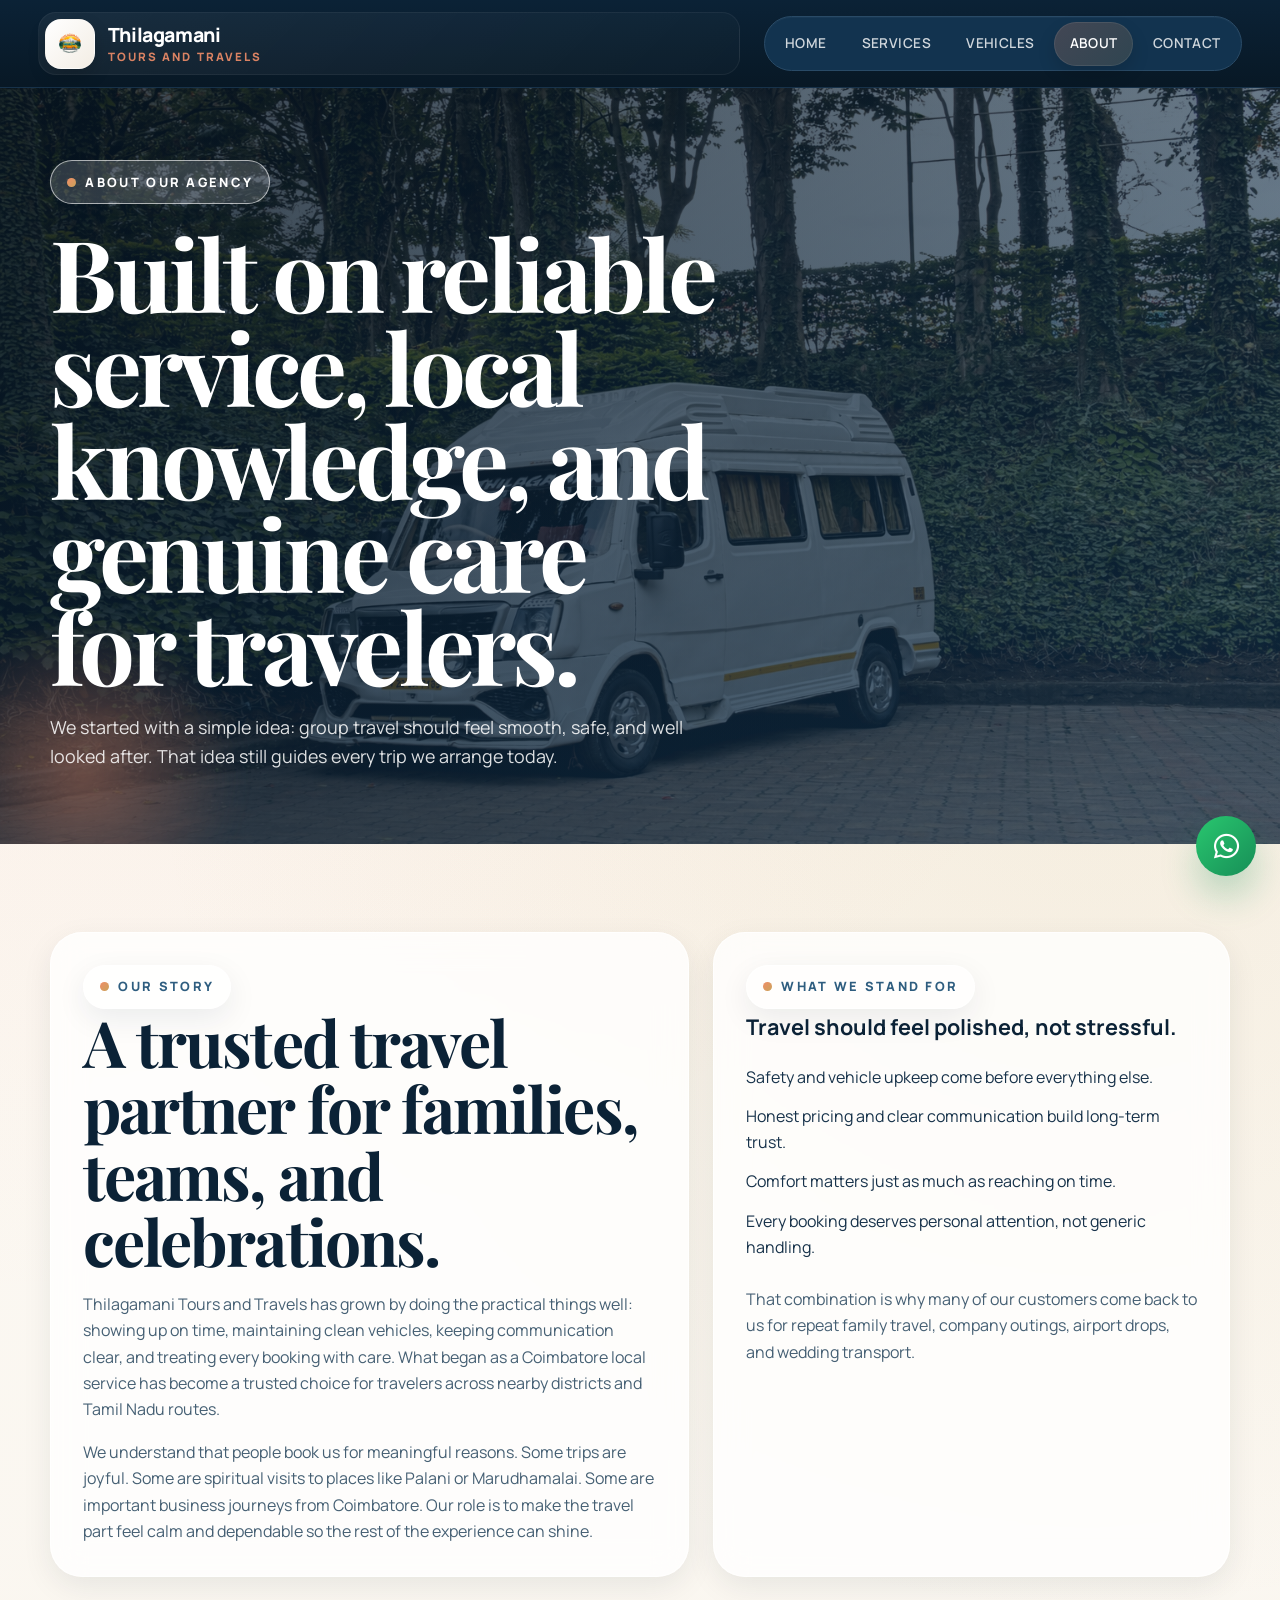
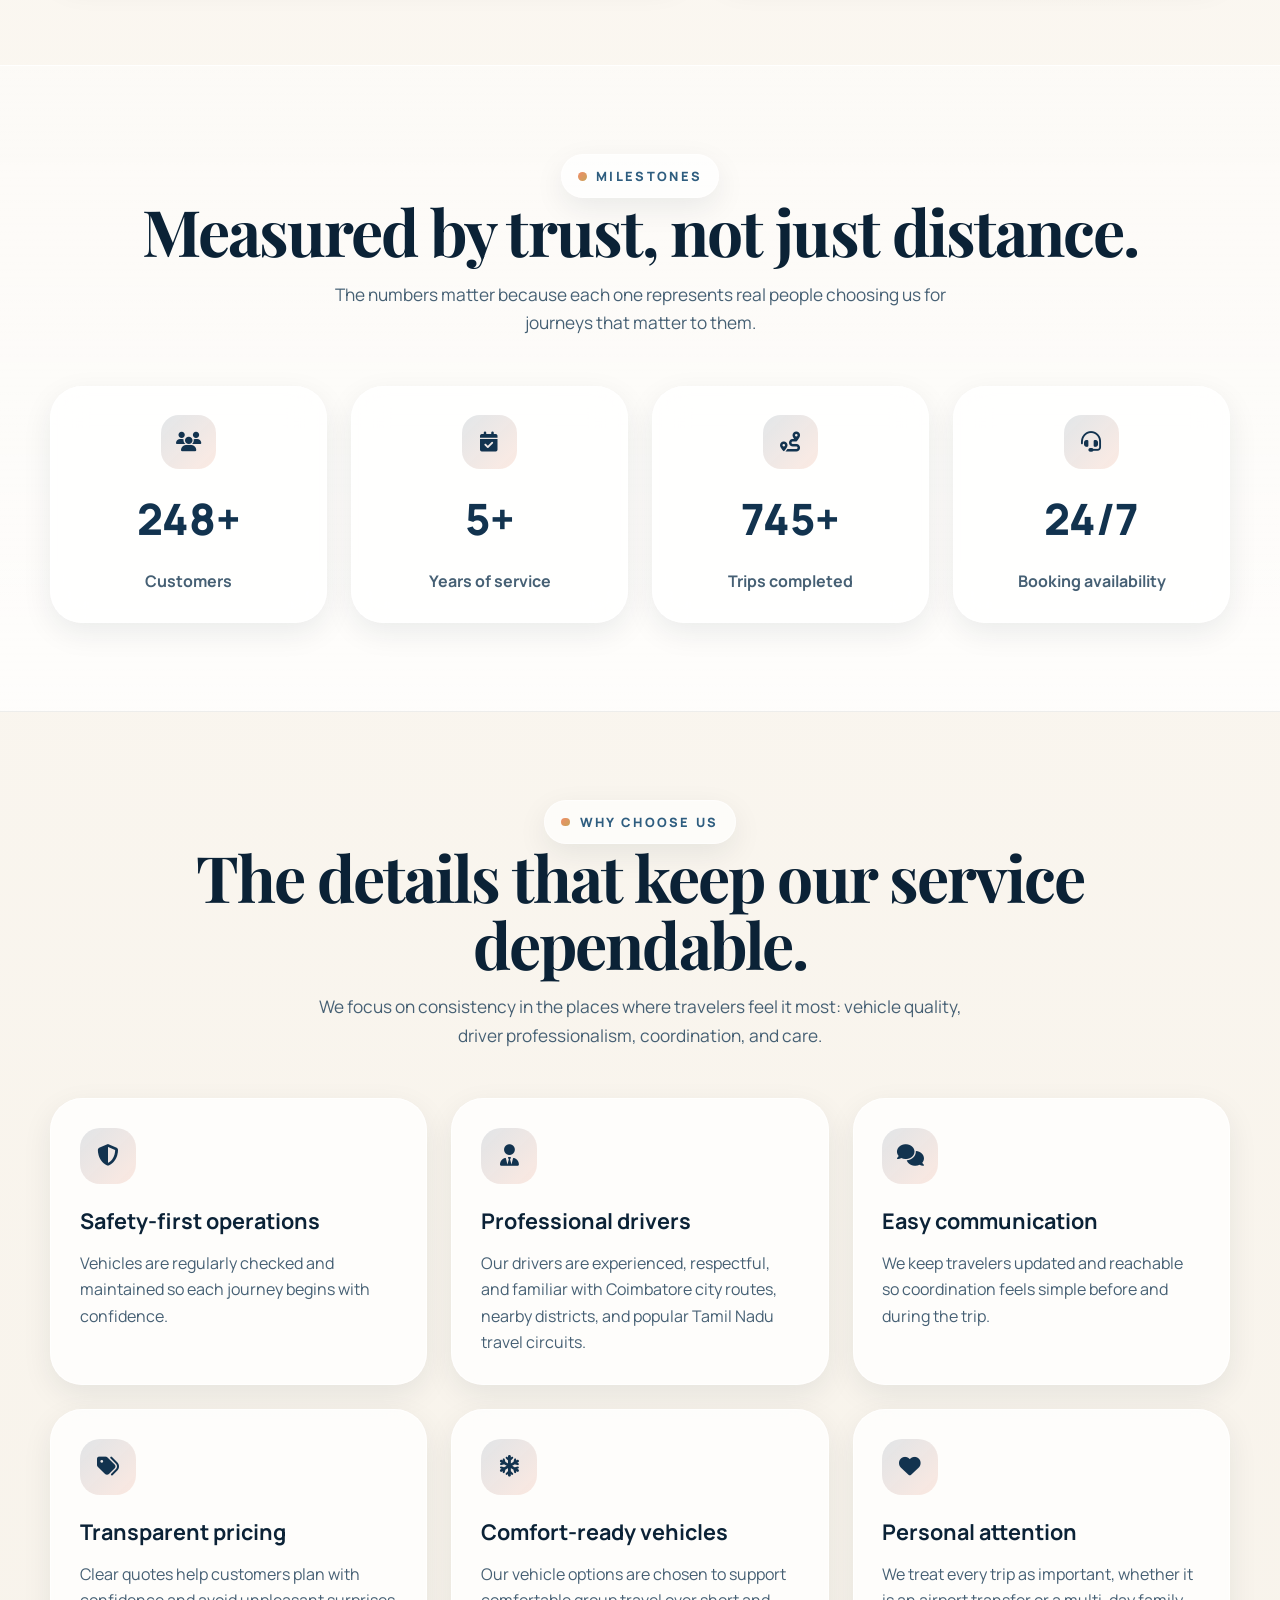
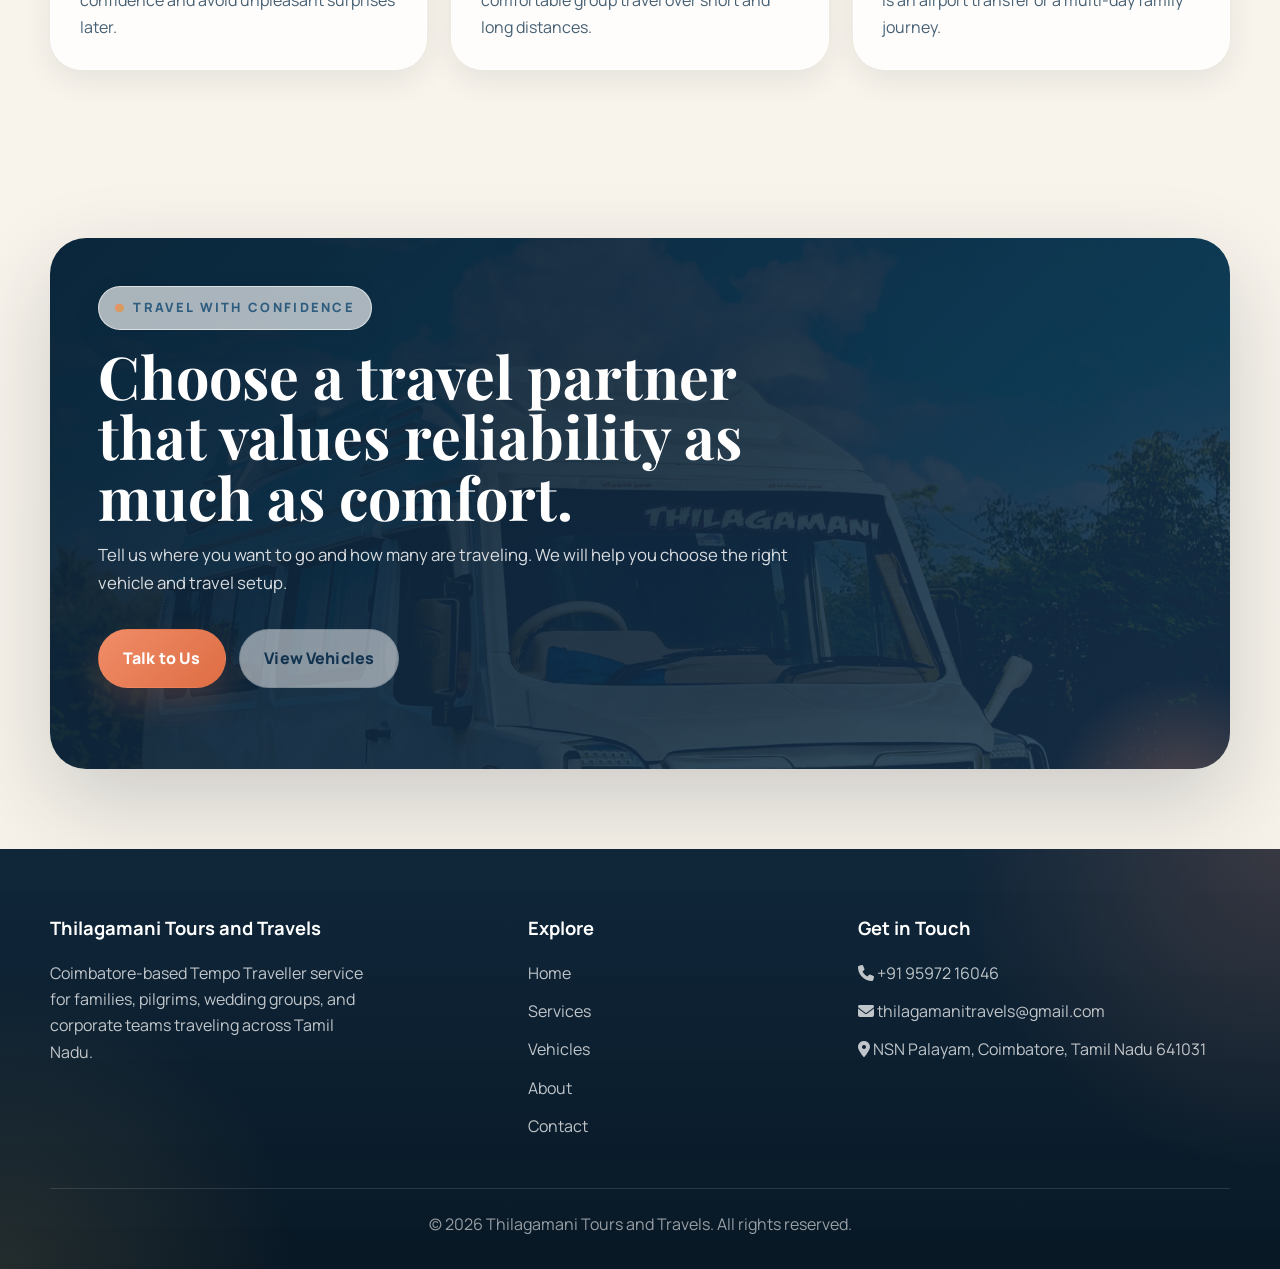
==== commit 814713ea: "Added changes" ====
--- a/about.html
+++ b/about.html
@@ -5,7 +5,7 @@
     <meta name="viewport" content="width=device-width, initial-scale=1.0">
     <meta name="description" content="Learn about Thilagamani Tours and Travels, a trusted Coimbatore-based travels service offering Tempo Traveller rentals and group travel across Tamil Nadu.">
     <meta name="keywords" content="about Coimbatore travels service, Thilagamani Tours and Travels, Tempo Traveller provider Tamil Nadu">
-    <title>About Us | Thilagamani Tours and Travels</title>
+    <title>Thilagamani Tours and Travels</title>
     <link rel="preconnect" href="https://fonts.googleapis.com">
     <link rel="preconnect" href="https://fonts.gstatic.com" crossorigin>
     <link href="https://fonts.googleapis.com/css2?family=Manrope:wght@400;500;600;700;800&family=Playfair+Display:wght@600;700;800&display=swap" rel="stylesheet">
--- a/css/style.css
+++ b/css/style.css
@@ -182,7 +182,7 @@
     display: inline-flex;
     align-items: center;
     gap: 0.8rem;
-    flex: 0 0 auto;
+    flex: 1 1 auto;
     min-width: 0;
     padding: 0.35rem 0.45rem 0.35rem 0.35rem;
     border-radius: 18px;
@@ -206,6 +206,7 @@
     flex-direction: column;
     line-height: 1;
     gap: 0.18rem;
+    min-width: 0;
 }
 
 .logo-title {
@@ -214,6 +215,7 @@
     color: #ffffff;
     letter-spacing: -0.02em;
     font-weight: 800;
+    white-space: nowrap;
 }
 
 .logo-subtitle {
@@ -223,6 +225,7 @@
     font-weight: 800;
     color: rgba(240, 141, 104, 0.9);
     padding-top: 4px;
+    white-space: nowrap;
 }
 
 nav {
@@ -1927,6 +1930,10 @@
         padding-right: 0.1rem;
     }
 
+    .logo-text {
+        gap: 0.1rem;
+    }
+
     .logo img {
         width: 42px;
         height: 42px;
@@ -1944,12 +1951,13 @@
     }
 
     .logo-title {
-        font-size: 0.98rem;
+        font-size: 0.9rem;
     }
 
     .logo-subtitle {
-        font-size: 0.58rem;
-        letter-spacing: 0.1em;
+        font-size: 0.5rem;
+        letter-spacing: 0.08em;
+        padding-top: 2px;
     }
 
     .menu-toggle {
@@ -2041,12 +2049,24 @@
 }
 
 @media (max-width: 420px) {
+    .header-container {
+        gap: 0.6rem;
+    }
+
+    .logo-title {
+        font-size: 0.82rem;
+    }
+
     .logo-subtitle {
-        display: none;
-    }
-
-    .logo-title {
-        font-size: 0.92rem;
+        display: block;
+        font-size: 0.46rem;
+        letter-spacing: 0.06em;
+    }
+
+    .menu-toggle {
+        width: 40px;
+        height: 40px;
+        font-size: 1.1rem;
     }
 
     .hero-copy h1,
